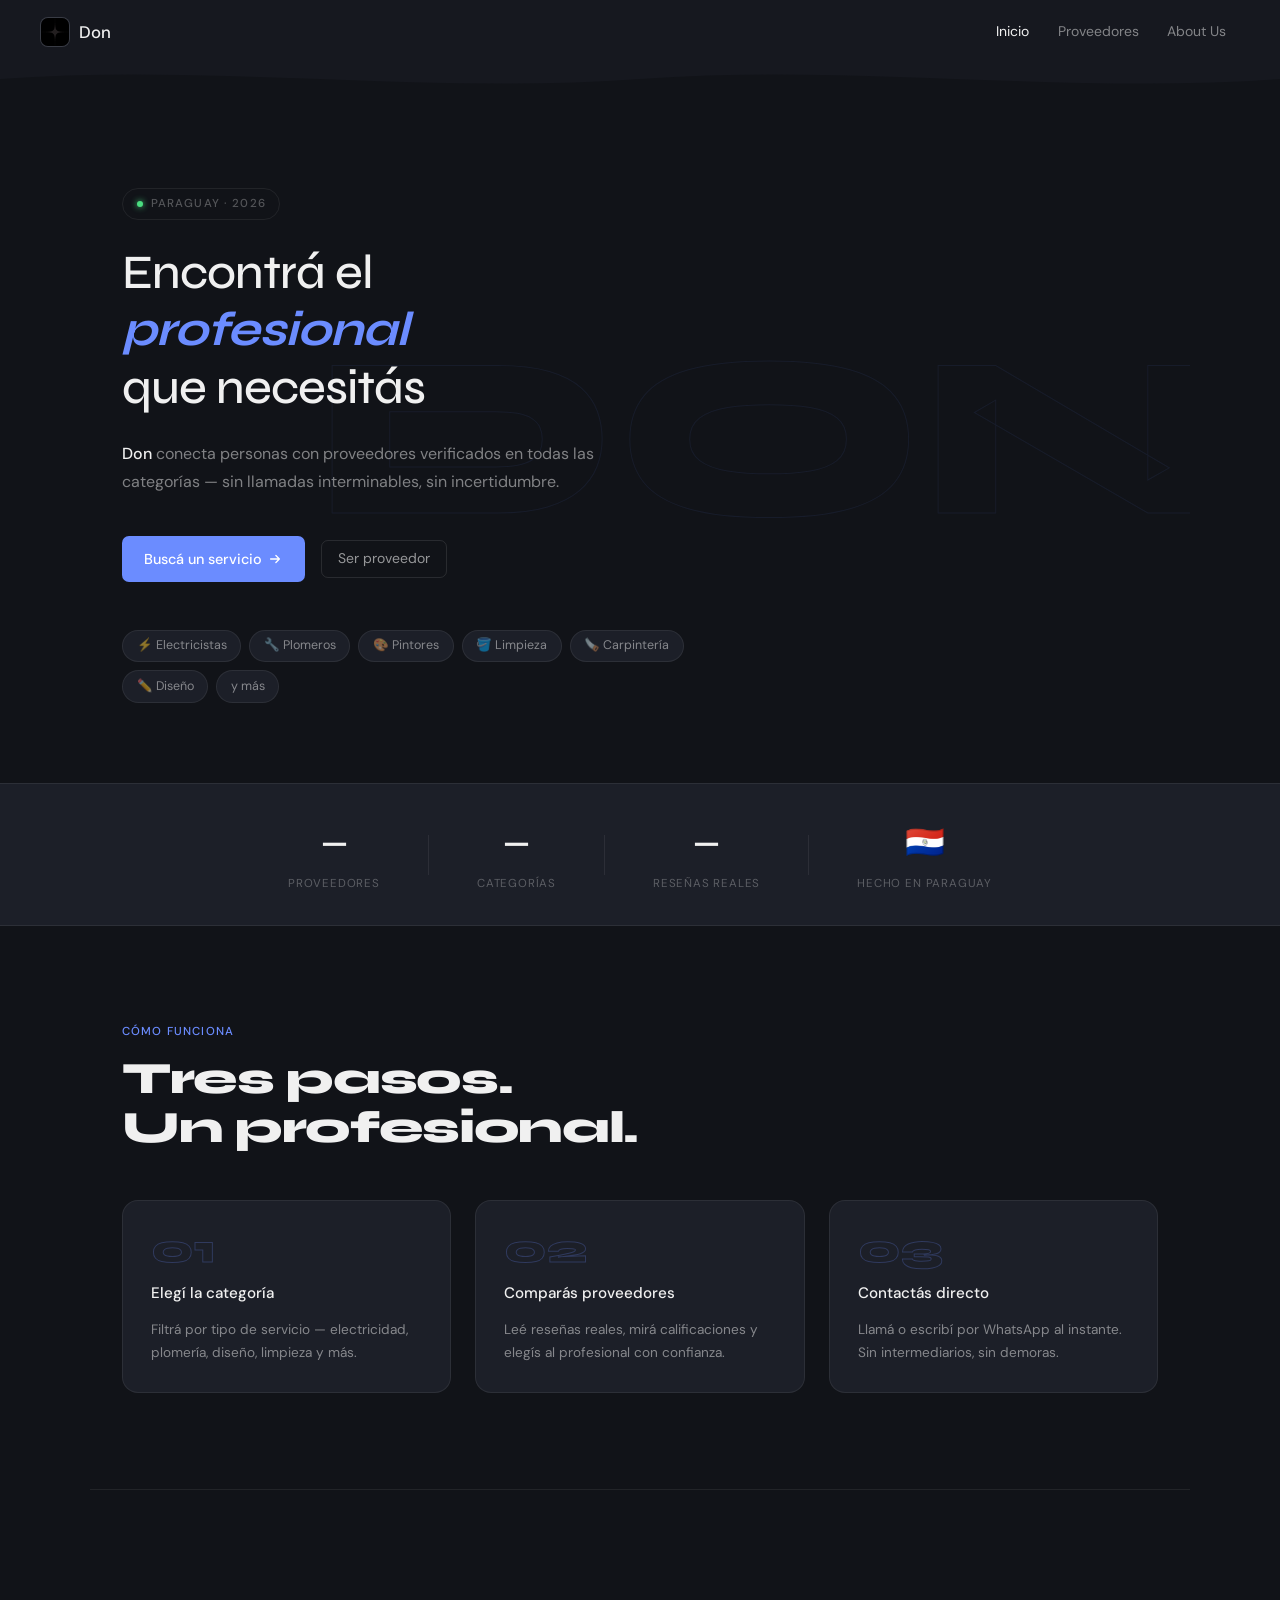
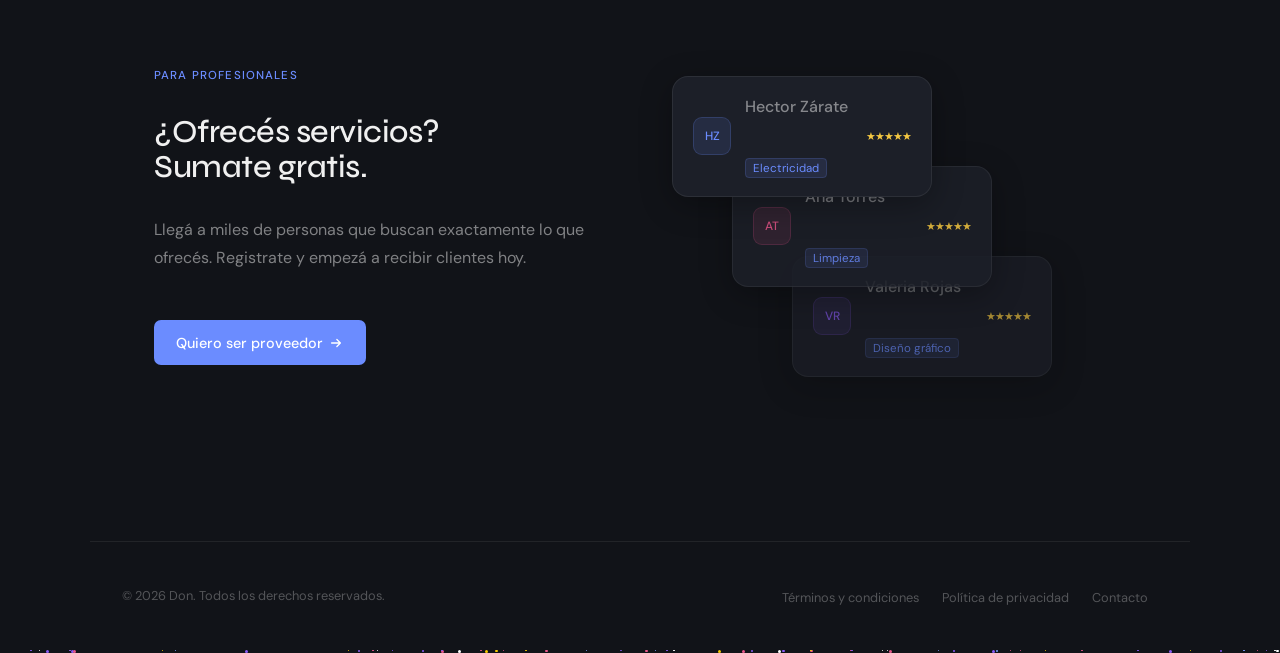
==== index.html @ 6afeb64b "add: adding main view" ====
<!DOCTYPE html>
<html lang="es">
  <head>
    <meta charset="UTF-8" />
    <meta name="viewport" content="width=device-width, initial-scale=1.0" />
    <link rel="preconnect" href="https://fonts.googleapis.com">
    <link href="https://fonts.googleapis.com/css2?family=DM+Sans:ital,wght@0,300;0,400;0,500;1,300&family=Syne:wght@700;800&display=swap" rel="stylesheet">
    <link rel="stylesheet" href="./css/index.css">
    <meta name="description" content="Don es el marketplace donde encontrás profesionales verificados para cualquier servicio que necesitás." />
    <meta name="theme-color" content="#111318" />
    <title>Don — Encontrá el profesional que necesitás</title>
    <link rel="icon" href="./images/favicon.jpg" />
  </head>
  <body>

    <header class="site-header" role="banner">
      <div class="header-inner">
        <a href="#inicio" class="logo" aria-label="Don — Inicio">
          <img src="./images/favicon.jpg" alt="Don logo" class="logo-mark">
          Don
        </a>
        <nav class="site-nav" aria-label="Navegación principal">
          <ul>
            <li><a href="#inicio" class="active">Inicio</a></li>
            <li><a href="./views/recomendaciones.html">Proveedores</a></li>
            <li><a href="./views/aboutUs.html">About Us</a></li>
          </ul>
        </nav>
      </div>
      <div class="header-wave" aria-hidden="true">
        <svg viewBox="0 0 1440 32" preserveAspectRatio="none" xmlns="http://www.w3.org/2000/svg">
          <path d="M0,32 L0,16 C240,0 480,32 720,16 C960,0 1200,32 1440,16 L1440,40 Z" fill="#111318"/>
        </svg>
      </div>
    </header>

    <main>

      <!-- HERO -->
      <section id="inicio" aria-labelledby="hero-heading">
        <div class="hero-inner">

          <div class="hero-eyebrow">
            <span class="hero-badge">
              <span class="badge-dot"></span>
              Paraguay · 2026
            </span>
          </div>

          <h1 id="hero-heading">
            Encontrá el<br>
            <em>profesional</em><br>
            que necesitás
          </h1>

          <p class="hero-sub">
            <strong>Don</strong> conecta personas con proveedores verificados
            en todas las categorías — sin llamadas interminables, sin incertidumbre.
          </p>

          <div class="cta-group">
            <a href="./views/recomendaciones.html" class="btn-primary">
              Buscá un servicio
              <svg viewBox="0 0 16 16" fill="none" width="14" height="14">
                <path d="M3 8h10M9 4l4 4-4 4" stroke="currentColor" stroke-width="1.5" stroke-linecap="round" stroke-linejoin="round"/>
              </svg>
            </a>
            <a href="./views/providers.html" class="btn-ghost">Ser proveedor</a>
          </div>

          <!-- Floating feature pills -->
          <div class="hero-pills" aria-hidden="true">
            <span class="pill">⚡ Electricistas</span>
            <span class="pill">🔧 Plomeros</span>
            <span class="pill">🎨 Pintores</span>
            <span class="pill">🪣 Limpieza</span>
            <span class="pill">🪚 Carpintería</span>
            <span class="pill">✏️ Diseño</span>
            <span class="pill">  y más</span>
          </div>

        </div>

        <!-- Big decorative number -->
        <div class="hero-deco" aria-hidden="true">DON</div>
      </section>

      <!-- STATS STRIP -->
      <div class="stats-strip">
        <div class="stat-item">
          <span class="stat-n" id="hp-proveedores">—</span>
          <span class="stat-l">Proveedores</span>
        </div>
        <div class="stat-divider"></div>
        <div class="stat-item">
          <span class="stat-n" id="hp-categorias">—</span>
          <span class="stat-l">Categorías</span>
        </div>
        <div class="stat-divider"></div>
        <div class="stat-item">
          <span class="stat-n" id="hp-resenas">—</span>
          <span class="stat-l">Reseñas reales</span>
        </div>
        <div class="stat-divider"></div>
        <div class="stat-item">
          <span class="stat-n">🇵🇾</span>
          <span class="stat-l">Hecho en Paraguay</span>
        </div>
      </div>

      <!-- HOW IT WORKS -->
      <section class="how-section">
        <div class="how-inner">
          <div class="section-label">Cómo funciona</div>
          <h2>Tres pasos.<br>Un profesional.</h2>

          <div class="steps-grid">
            <div class="step-card">
              <div class="step-num">01</div>
              <h3>Elegí la categoría</h3>
              <p>Filtrá por tipo de servicio — electricidad, plomería, diseño, limpieza y más.</p>
            </div>
            <div class="step-card">
              <div class="step-num">02</div>
              <h3>Comparás proveedores</h3>
              <p>Leé reseñas reales, mirá calificaciones y elegís al profesional con confianza.</p>
            </div>
            <div class="step-card">
              <div class="step-num">03</div>
              <h3>Contactás directo</h3>
              <p>Llamá o escribí por WhatsApp al instante. Sin intermediarios, sin demoras.</p>
            </div>
          </div>
        </div>
      </section>

      <!-- FOR PROVIDERS -->
      <section id="proveedores">
        <div class="provider-inner">
          <div class="provider-text">
            <div class="section-label">Para profesionales</div>
            <h2>¿Ofrecés servicios?<br>Sumate gratis.</h2>
            <p>Llegá a miles de personas que buscan exactamente lo que ofrecés. Registrate y empezá a recibir clientes hoy.</p>
            <a href="./views/providers.html" class="btn-primary">
              Quiero ser proveedor
              <svg viewBox="0 0 16 16" fill="none" width="14" height="14">
                <path d="M3 8h10M9 4l4 4-4 4" stroke="currentColor" stroke-width="1.5" stroke-linecap="round" stroke-linejoin="round"/>
              </svg>
            </a>
          </div>
          <div class="provider-visual" aria-hidden="true">
            <div class="pv-card">
              <div class="pv-avatar">HZ</div>
              <div>
                <p class="pv-name">Hector Zárate</p>
                <span class="pv-cat">Electricidad</span>
              </div>
              <div class="pv-stars">★★★★★</div>
            </div>
            <div class="pv-card pv-card--offset">
              <div class="pv-avatar pv-avatar--2">AT</div>
              <div>
                <p class="pv-name">Ana Torres</p>
                <span class="pv-cat">Limpieza</span>
              </div>
              <div class="pv-stars">★★★★★</div>
            </div>
            <div class="pv-card pv-card--offset2">
              <div class="pv-avatar pv-avatar--3">VR</div>
              <div>
                <p class="pv-name">Valeria Rojas</p>
                <span class="pv-cat">Diseño gráfico</span>
              </div>
              <div class="pv-stars">★★★★★</div>
            </div>
          </div>
        </div>
      </section>

    </main>

    <footer>
      <p>&copy; 2026 Don. Todos los derechos reservados.</p>
      <nav aria-label="Navegación del pie de página">
        <ul>
          <li><a href="./views/aboutUs.html#terminos">Términos y condiciones</a></li>
          <li><a href="./views/aboutUs.html#privacidad">Política de privacidad</a></li>
          <li><a href="./views/aboutUs.html#contacto">Contacto</a></li>
        </ul>
      </nav>
    </footer>

    <script>
      // Particles
      const colors = ['#f5c800','#7b9fff','#e8568a','#8b5cf6','#ffffff'];
      for (let i = 0; i < 60; i++) {
        const p = document.createElement('div');
        p.className = 'particle';
        const size = Math.random() * 2.5 + 1;
        p.style.cssText = `width:${size}px;height:${size}px;left:${Math.random()*100}%;background:${colors[Math.floor(Math.random()*colors.length)]};animation-duration:${Math.random()*8+5}s;animation-delay:${Math.random()*4}s;`;
        document.body.appendChild(p);
      }
    </script>
    <script src="./js/index.js"></script>
  </body>
</html>
---- css/index.css ----
/* === HERO ================================================== */
#inicio {
  position: relative;
  padding: 7rem 2rem 5rem;
  max-width: var(--max-w);
  margin: 0 auto;
  overflow: hidden;
}

.hero-inner {
  position: relative;
  z-index: 2;
  max-width: 620px;
}

.hero-eyebrow {
  margin-bottom: 1.5rem;
}

.hero-badge {
  display: inline-flex;
  align-items: center;
  gap: 0.5rem;
  font-size: 0.72rem;
  font-weight: 500;
  letter-spacing: 0.1em;
  text-transform: uppercase;
  color: var(--text-subtle);
  border: 1px solid var(--border-card);
  border-radius: 99px;
  padding: 0.3rem 0.85rem;
}

.badge-dot {
  width: 6px;
  height: 6px;
  border-radius: 50%;
  background: #4ade80;
  box-shadow: 0 0 6px #4ade80;
  animation: pulse-dot 2s ease-in-out infinite;
}

@keyframes pulse-dot {
  0%, 100% { opacity: 1; }
  50% { opacity: 0.4; }
}

#inicio h1 {
  font-family: 'Syne', sans-serif;
  font-size: clamp(3rem, 7vw, 5.5rem);
  font-weight: 800;
  line-height: 1.0;
  letter-spacing: -0.03em;
  color: var(--text-primary);
  margin-bottom: 1.75rem;
}

#inicio h1 em {
  font-style: italic;
  font-weight: 700;
  color: var(--accent);
  font-family: 'Syne', sans-serif;
}

.hero-sub {
  font-size: 1rem;
  color: var(--text-muted);
  max-width: 480px;
  line-height: 1.75;
  margin-bottom: 2.5rem;
}

.hero-sub strong {
  color: var(--text-primary);
  font-weight: 500;
}

.cta-group {
  display: flex;
  align-items: center;
  flex-wrap: wrap;
  gap: 0.75rem;
  margin-bottom: 3rem;
}

/* Pills */
.hero-pills {
  display: flex;
  flex-wrap: wrap;
  gap: 0.5rem;
}

.pill {
  font-size: 0.78rem;
  color: var(--text-muted);
  background: var(--bg-card);
  border: 1px solid var(--border-card);
  border-radius: 99px;
  padding: 0.3rem 0.85rem;
  transition: border-color 0.2s ease, color 0.2s ease;
}

.pill:hover {
  border-color: rgba(107, 140, 255, 0.35);
  color: var(--text-primary);
}

/* Big decorative letters */
.hero-deco {
  position: absolute;
  right: -2rem;
  top: 50%;
  transform: translateY(-50%);
  font-family: 'Syne', sans-serif;
  font-size: clamp(10rem, 18vw, 18rem);
  font-weight: 800;
  color: transparent;
  -webkit-text-stroke: 1px rgba(107, 140, 255, 0.08);
  line-height: 1;
  user-select: none;
  pointer-events: none;
  z-index: 1;
}

/* === STATS STRIP =========================================== */
.stats-strip {
  display: flex;
  align-items: center;
  justify-content: center;
  flex-wrap: wrap;
  gap: 0;
  border-top: 1px solid var(--border-card);
  border-bottom: 1px solid var(--border-card);
  padding: 2rem;
  background: var(--bg-card);
}

.stat-item {
  display: flex;
  flex-direction: column;
  align-items: center;
  gap: 0.2rem;
  padding: 0 3rem;
  text-align: center;
}

.stat-n {
  font-family: 'Syne', sans-serif;
  font-size: 2rem;
  font-weight: 700;
  color: var(--text-primary);
  letter-spacing: -0.02em;
}

.stat-l {
  font-size: 0.72rem;
  color: var(--text-subtle);
  text-transform: uppercase;
  letter-spacing: 0.07em;
}

.stat-divider {
  width: 1px;
  height: 40px;
  background: var(--border-card);
}

/* === HOW IT WORKS ========================================== */
.how-section {
  padding: 6rem 2rem;
  max-width: var(--max-w);
  margin: 0 auto;
}

.section-label {
  font-size: 0.72rem;
  font-weight: 500;
  letter-spacing: 0.1em;
  text-transform: uppercase;
  color: var(--accent);
  margin-bottom: 0.75rem;
}

.how-inner h2,
.provider-text h2 {
  font-family: 'Syne', sans-serif;
  font-size: clamp(1.8rem, 3.5vw, 2.8rem);
  font-weight: 800;
  letter-spacing: -0.03em;
  color: var(--text-primary);
  line-height: 1.1;
  margin-bottom: 3rem;
}

.steps-grid {
  display: grid;
  grid-template-columns: repeat(3, 1fr);
  gap: 1.5rem;
}

.step-card {
  background: var(--bg-card);
  border: 1px solid var(--border-card);
  border-radius: var(--radius-lg);
  padding: 1.75rem;
  display: flex;
  flex-direction: column;
  gap: 0.75rem;
  transition: border-color 0.2s ease, transform 0.15s ease;
  position: relative;
  overflow: hidden;
}

.step-card::before {
  content: '';
  position: absolute;
  top: 0; left: 0; right: 0;
  height: 2px;
  background: linear-gradient(90deg, var(--accent) 0%, transparent 100%);
  opacity: 0;
  transition: opacity 0.2s ease;
}

.step-card:hover {
  border-color: rgba(107, 140, 255, 0.25);
  transform: translateY(-3px);
}

.step-card:hover::before {
  opacity: 1;
}

.step-num {
  font-family: 'Syne', sans-serif;
  font-size: 2.5rem;
  font-weight: 800;
  color: transparent;
  -webkit-text-stroke: 1px rgba(107, 140, 255, 0.25);
  line-height: 1;
}

.step-card h3 {
  font-size: 0.95rem;
  font-weight: 500;
  color: var(--text-primary);
}

.step-card p {
  font-size: 0.85rem;
  color: var(--text-muted);
  line-height: 1.65;
}

/* === FOR PROVIDERS ========================================= */
#proveedores {
  border-top: 1px solid var(--border-card);
  padding: 0;
}

.provider-inner {
  max-width: var(--max-w);
  margin: 0 auto;
  padding: 6rem 2rem;
  display: grid;
  grid-template-columns: 1fr 1fr;
  gap: 4rem;
  align-items: center;
}

.provider-text {
  display: flex;
  flex-direction: column;
  gap: 1rem;
  align-items: flex-start;
}

.provider-text p {
  font-size: 0.95rem;
  color: var(--text-muted);
  line-height: 1.75;
  max-width: 400px;
  margin-bottom: 0.5rem;
}

/* Provider visual cards */
.provider-visual {
  position: relative;
  height: 280px;
}

.pv-card {
  position: absolute;
  background: var(--bg-card);
  border: 1px solid var(--border-card);
  border-radius: var(--radius-lg);
  padding: 1rem 1.25rem;
  display: flex;
  align-items: center;
  gap: 0.85rem;
  width: 260px;
  box-shadow: 0 8px 32px rgba(0,0,0,0.3);
  transition: transform 0.3s ease;
}

.pv-card:hover { transform: translateY(-4px) !important; }

.pv-card:nth-child(1) { top: 0; left: 0; z-index: 3; }
.pv-card--offset      { top: 90px; left: 60px; z-index: 2; opacity: 0.85; }
.pv-card--offset2     { top: 180px; left: 120px; z-index: 1; opacity: 0.65; }

.pv-avatar {
  width: 38px; height: 38px;
  border-radius: 9px;
  background: var(--accent-dim);
  border: 1px solid rgba(107,140,255,0.2);
  display: flex; align-items: center; justify-content: center;
  font-size: 0.75rem; font-weight: 500; color: var(--accent);
  flex-shrink: 0;
}

.pv-avatar--2 { background: rgba(232,86,138,0.12); border-color: rgba(232,86,138,0.2); color: #e8568a; }
.pv-avatar--3 { background: rgba(139,92,246,0.12); border-color: rgba(139,92,246,0.2); color: #8b5cf6; }

.pv-name {
  font-size: 0.85rem;
  font-weight: 500;
  color: var(--text-primary);
}

.pv-cat {
  font-size: 0.72rem;
  color: var(--accent);
  background: var(--accent-dim);
  border: 1px solid rgba(107,140,255,0.18);
  border-radius: 4px;
  padding: 0.1rem 0.45rem;
}

.pv-stars {
  margin-left: auto;
  font-size: 0.7rem;
  color: #f5c842;
  letter-spacing: -1px;
}

/* === BUTTONS =============================================== */
.btn-primary {
  font-family: 'DM Sans', sans-serif;
  font-size: 0.875rem;
  font-weight: 500;
  color: #fff;
  background: var(--accent);
  border: none;
  border-radius: 7px;
  padding: 0.65rem 1.4rem;
  cursor: pointer;
  text-decoration: none;
  display: inline-flex;
  align-items: center;
  gap: 6px;
  transition: background 0.15s ease, transform 0.1s ease;
}

.btn-primary:hover { background: var(--accent-hover); color: #fff; }
.btn-primary:active { transform: scale(0.98); }

.btn-ghost {
  font-family: 'DM Sans', sans-serif;
  font-size: 0.875rem;
  font-weight: 400;
  color: var(--text-muted);
  background: transparent;
  border: 1px solid var(--btn-border);
  border-radius: 7px;
  padding: 0.65rem 1.4rem;
  cursor: pointer;
  text-decoration: none;
  display: inline-flex;
  align-items: center;
  gap: 6px;
  transition: color 0.15s, border-color 0.15s, background 0.15s;
}

.btn-ghost:hover {
  color: var(--text-primary);
  border-color: var(--btn-border-h);
  background: var(--btn-ghost-bg-h);
}

/* === RESPONSIVE ============================================ */
@media (max-width: 768px) {
  .site-nav { display: none; }
  .header-inner { padding: 0 1.25rem; }
  #inicio { padding: 5rem 1.25rem 3rem; }
  .hero-deco { display: none; }
  .steps-grid { grid-template-columns: 1fr; }
  .provider-inner { grid-template-columns: 1fr; padding: 4rem 1.25rem; }
  .provider-visual { display: none; }
  .stats-strip { gap: 1.5rem; }
  .stat-item { padding: 0 1rem; }
  .stat-divider { display: none; }
  footer { flex-direction: column; align-items: flex-start; padding: 2rem 1.25rem; }
}
/* ============================================================
   ServiMarket — index.css
   Estética: moderno corporativo, oscuro elegante
   Google Font: DM Sans 300;400;500
   ============================================================ */

/* === VARIABLES ============================================= */
:root {
  --bg-page:          #111318;
  --bg-header:        #16181f;
  --bg-surface:       #16181f;
  --bg-card:          #1c1f28;
  --border-header:    rgba(255, 255, 255, 0.07);
  --border-card:      rgba(255, 255, 255, 0.07);
  --text-primary:     #f0f0f0;
  --text-muted:       rgba(240, 240, 240, 0.5);
  --text-subtle:      rgba(240, 240, 240, 0.3);
  --accent:           #6b8cff;
  --accent-hover:     #7d9bff;
  --accent-dim:       rgba(107, 140, 255, 0.12);
  --btn-border:       rgba(255, 255, 255, 0.1);
  --btn-border-h:     rgba(255, 255, 255, 0.2);
  --btn-ghost-bg-h:   rgba(255, 255, 255, 0.04);
  --nav-hover-bg:     rgba(255, 255, 255, 0.05);
  --radius-sm:        6px;
  --radius-md:        10px;
  --radius-lg:        16px;
  --max-w:            1100px;
  --header-h:         64px;
}
.particle {
  position: absolute;
  border-radius: 50%;
  animation-name: float;
  animation-timing-function: linear;
  animation-iteration-count: infinite;
}

@keyframes float {
  0% { transform: translateY(0); opacity: 1; }
  100% { transform: translateY(-100vh); opacity: 0; }
}
/* === RESET ================================================= */
*,
*::before,
*::after {
  box-sizing: border-box;
  margin: 0;
  padding: 0;
}

/* === BASE ================================================== */
html {
  font-size: 16px;
  scroll-behavior: smooth;
  -webkit-text-size-adjust: 100%;
}

body {
  font-family: 'DM Sans', sans-serif;
  font-weight: 400;
  background: var(--bg-page);
  color: var(--text-primary);
  line-height: 1.7;
  min-height: 100vh;
}

img,
svg {
  display: block;
  max-width: 100%;
}

a {
  color: var(--accent);
  text-decoration: none;
  transition: color 0.15s ease;
}

a:hover {
  color: var(--accent-hover);
}

ul {
  list-style: none;
}

/* === HEADER ================================================ */
.site-header {
  position: fixed;
  top: 0; left: 0; right: 0;
  z-index: 100;
  background: var(--bg-header);
  animation: hdr-in 0.5s cubic-bezier(0.22, 1, 0.36, 1) both;
}

.header-inner {
  height: var(--header-h);
  padding: 0 2.5rem;
  display: flex;
  align-items: center;
  justify-content: space-between;
  gap: 2rem;
}

/* Ola inferior del header */
.header-wave {
  display: block;
  width: 100%;
  height: 32px;
  line-height: 0;
  overflow: hidden;
  margin-top: -1px;
}

.header-wave svg {
  display: block;
  width: 100%;
  height: 32px;
}

/* === LOGO ================================================== */
.logo {
  font-size: 1.05rem;
  font-weight: 500;
  letter-spacing: 0.01em;
  color: var(--text-primary);
  text-decoration: none;
  display: flex;
  align-items: center;
  gap: 9px;
  flex-shrink: 0;
  animation: item-in 0.5s 0.1s cubic-bezier(0.22, 1, 0.36, 1) both;
}

.logo-mark {
  width: 30px;
  height: 30px;
  background: #232630;
  border: 1px solid var(--btn-border);
  border-radius: 8px;
  display: flex;
  align-items: center;
  justify-content: center;
  flex-shrink: 0;
}

.logo-mark svg {
  width: 16px;
  height: 16px;
}


/* === NAV =================================================== */
.site-nav ul {
  display: flex;
  align-items: center;
  gap: 0.1rem;
}

.site-nav li                { animation: item-in 0.5s cubic-bezier(0.22, 1, 0.36, 1) both; }
.site-nav li:nth-child(1)   { animation-delay: 0.15s; }
.site-nav li:nth-child(2)   { animation-delay: 0.20s; }
.site-nav li:nth-child(3)   { animation-delay: 0.25s; }
.site-nav li:nth-child(4)   { animation-delay: 0.30s; }

.site-nav a {
  font-size: 0.875rem;
  font-weight: 400;
  color: var(--text-muted);
  text-decoration: none;
  padding: 0.45rem 0.85rem;
  border-radius: var(--radius-sm);
  display: block;
  transition: color 0.15s ease, background 0.15s ease;
}

.site-nav a:hover {
  color: var(--text-primary);
  background: var(--nav-hover-bg);
}

.site-nav a.active {
  color: var(--text-primary);
}

/* === BOTONES DEL HEADER ==================================== */
.header-actions {
  display: flex;
  align-items: center;
  gap: 0.75rem;
  flex-shrink: 0;
  animation: item-in 0.5s 0.35s cubic-bezier(0.22, 1, 0.36, 1) both;
}

.btn-ghost {
  font-family: 'DM Sans', sans-serif;
  font-size: 0.875rem;
  font-weight: 400;
  color: rgba(240, 240, 240, 0.6);
  background: transparent;
  border: 1px solid var(--btn-border);
  border-radius: 7px;
  padding: 0.4rem 1rem;
  cursor: pointer;
  text-decoration: none;
  display: inline-flex;
  align-items: center;
  transition: color 0.15s ease, border-color 0.15s ease, background 0.15s ease;
}

.btn-ghost:hover {
  color: var(--text-primary);
  border-color: var(--btn-border-h);
  background: var(--btn-ghost-bg-h);
}

/* === MAIN ================================================== */
main {
  padding-top: calc(var(--header-h) + 28px);
}

/* Contenedor centrado reutilizable */
.container {
  max-width: var(--max-w);
  margin: 0 auto;
  padding: 0 2rem;
}

/* === SECCIÓN HERO ========================================== */
#inicio {
  padding: 6rem 2rem 5rem;
  max-width: var(--max-w);
  margin: 0 auto;
}

#inicio h1 {
  font-size: clamp(2rem, 4vw, 3rem);
  font-weight: 500;
  line-height: 1.2;
  letter-spacing: -0.02em;
  color: var(--text-primary);
  max-width: 680px;
  margin-bottom: 1.5rem;
}

/* Resalta "ServiMarket" en el párrafo */
#inicio p strong {
  color: var(--text-primary);
  font-weight: 500;
}

#inicio > p {
  font-size: 1.05rem;
  color: var(--text-muted);
  max-width: 560px;
  margin-bottom: 1rem;
  line-height: 1.75;
}

/* Lista de beneficios */
#inicio ul[aria-label="Beneficios principales"] {
  display: flex;
  flex-direction: column;
  gap: 0.6rem;
  margin: 2rem 0 2.5rem;
}

#inicio ul[aria-label="Beneficios principales"] li {
  display: flex;
  align-items: center;
  gap: 0.65rem;
  font-size: 0.95rem;
  color: var(--text-muted);
}

/* Checkmark decorativo antes de cada ítem */
#inicio ul[aria-label="Beneficios principales"] li::before {
  content: '';
  flex-shrink: 0;
  width: 18px;
  height: 18px;
  border-radius: 50%;
  background: var(--accent-dim);
  border: 1px solid rgba(107, 140, 255, 0.25);
  background-image: url("data:image/svg+xml,%3Csvg viewBox='0 0 10 10' fill='none' xmlns='http://www.w3.org/2000/svg'%3E%3Cpath d='M2 5l2 2 4-4' stroke='%236b8cff' stroke-width='1.5' stroke-linecap='round' stroke-linejoin='round'/%3E%3C/svg%3E");
  background-repeat: no-repeat;
  background-position: center;
  background-size: 10px;
}

/* CTAs del hero */
.cta-group {
  display: flex;
  align-items: center;
  flex-wrap: wrap;
  gap: 1rem;
  margin-top: 2.5rem;
}

/* Botón primario general (hero + secciones) */
.btn-primary,
a[role="button"] {
  font-family: 'DM Sans', sans-serif;
  font-size: 0.9rem;
  font-weight: 500;
  color: #ffffff;
  background: var(--accent);
  border: none;
  border-radius: 7px;
  padding: 0.65rem 1.4rem;
  cursor: pointer;
  text-decoration: none;
  display: inline-flex;
  align-items: center;
  gap: 6px;
  transition: background 0.15s ease, transform 0.1s ease;
}

.btn-primary:hover,
a[role="button"]:hover {
  background: var(--accent-hover);
  color: #ffffff;
}

.btn-primary:active,
a[role="button"]:active {
  transform: scale(0.98);
}

/* CTA secundario en línea */
#inicio > p:last-child {
  font-size: 0.875rem;
  color: var(--text-subtle);
  margin-top: 1.25rem;
}

#inicio > p:last-child a {
  color: var(--text-muted);
  text-decoration: underline;
  text-underline-offset: 3px;
}

#inicio > p:last-child a:hover {
  color: var(--text-primary);
}

/* === DIVISOR ENTRE SECCIONES =============================== */
section + section {
  border-top: 1px solid var(--border-card);
}

/* === SECCIÓN PROVEEDORES =================================== */
#proveedores {
  padding: 5rem 2rem;
  max-width: var(--max-w);
  margin: 0 auto;
}

#proveedores h2 {
  font-size: clamp(1.4rem, 2.5vw, 2rem);
  font-weight: 500;
  letter-spacing: -0.015em;
  color: var(--text-primary);
  margin-bottom: 1rem;
}

#proveedores p {
  font-size: 1rem;
  color: var(--text-muted);
  max-width: 520px;
  line-height: 1.75;
  margin-bottom: 2rem;
}

/* === FOOTER ================================================ */
footer {
  border-top: 1px solid var(--border-card);
  padding: 2.5rem 2rem;
  max-width: var(--max-w);
  margin: 0 auto;
  display: flex;
  align-items: center;
  justify-content: space-between;
  flex-wrap: wrap;
  gap: 1rem;
}

footer p {
  font-size: 0.8rem;
  color: var(--text-subtle);
}

footer nav ul {
  display: flex;
  flex-wrap: wrap;
  gap: 0.25rem;
}

footer nav a {
  font-size: 0.8rem;
  color: var(--text-subtle);
  padding: 0.3rem 0.6rem;
  border-radius: var(--radius-sm);
  transition: color 0.15s ease;
}

footer nav a:hover {
  color: var(--text-muted);
}

/* === KEYFRAMES ============================================= */
@keyframes hdr-in {
  from { opacity: 0; transform: translateY(-6px); }
  to   { opacity: 1; transform: translateY(0); }
}

@keyframes item-in {
  from { opacity: 0; transform: translateY(-4px); }
  to   { opacity: 1; transform: translateY(0); }
}

/* === RESPONSIVE ============================================ */
@media (max-width: 768px) {
  .site-nav         { display: none; }
  .btn-ghost        { display: none; }
  .header-inner     { padding: 0 1.25rem; }

  #inicio           { padding: 4rem 1.25rem 3rem; }
  #proveedores      { padding: 3.5rem 1.25rem; }

  footer {
    flex-direction: column;
    align-items: flex-start;
    padding: 2rem 1.25rem;
  }
}

@media (max-width: 480px) {
  #inicio h1        { font-size: 1.75rem; }
  .cta-group        { flex-direction: column; align-items: flex-start; }
}
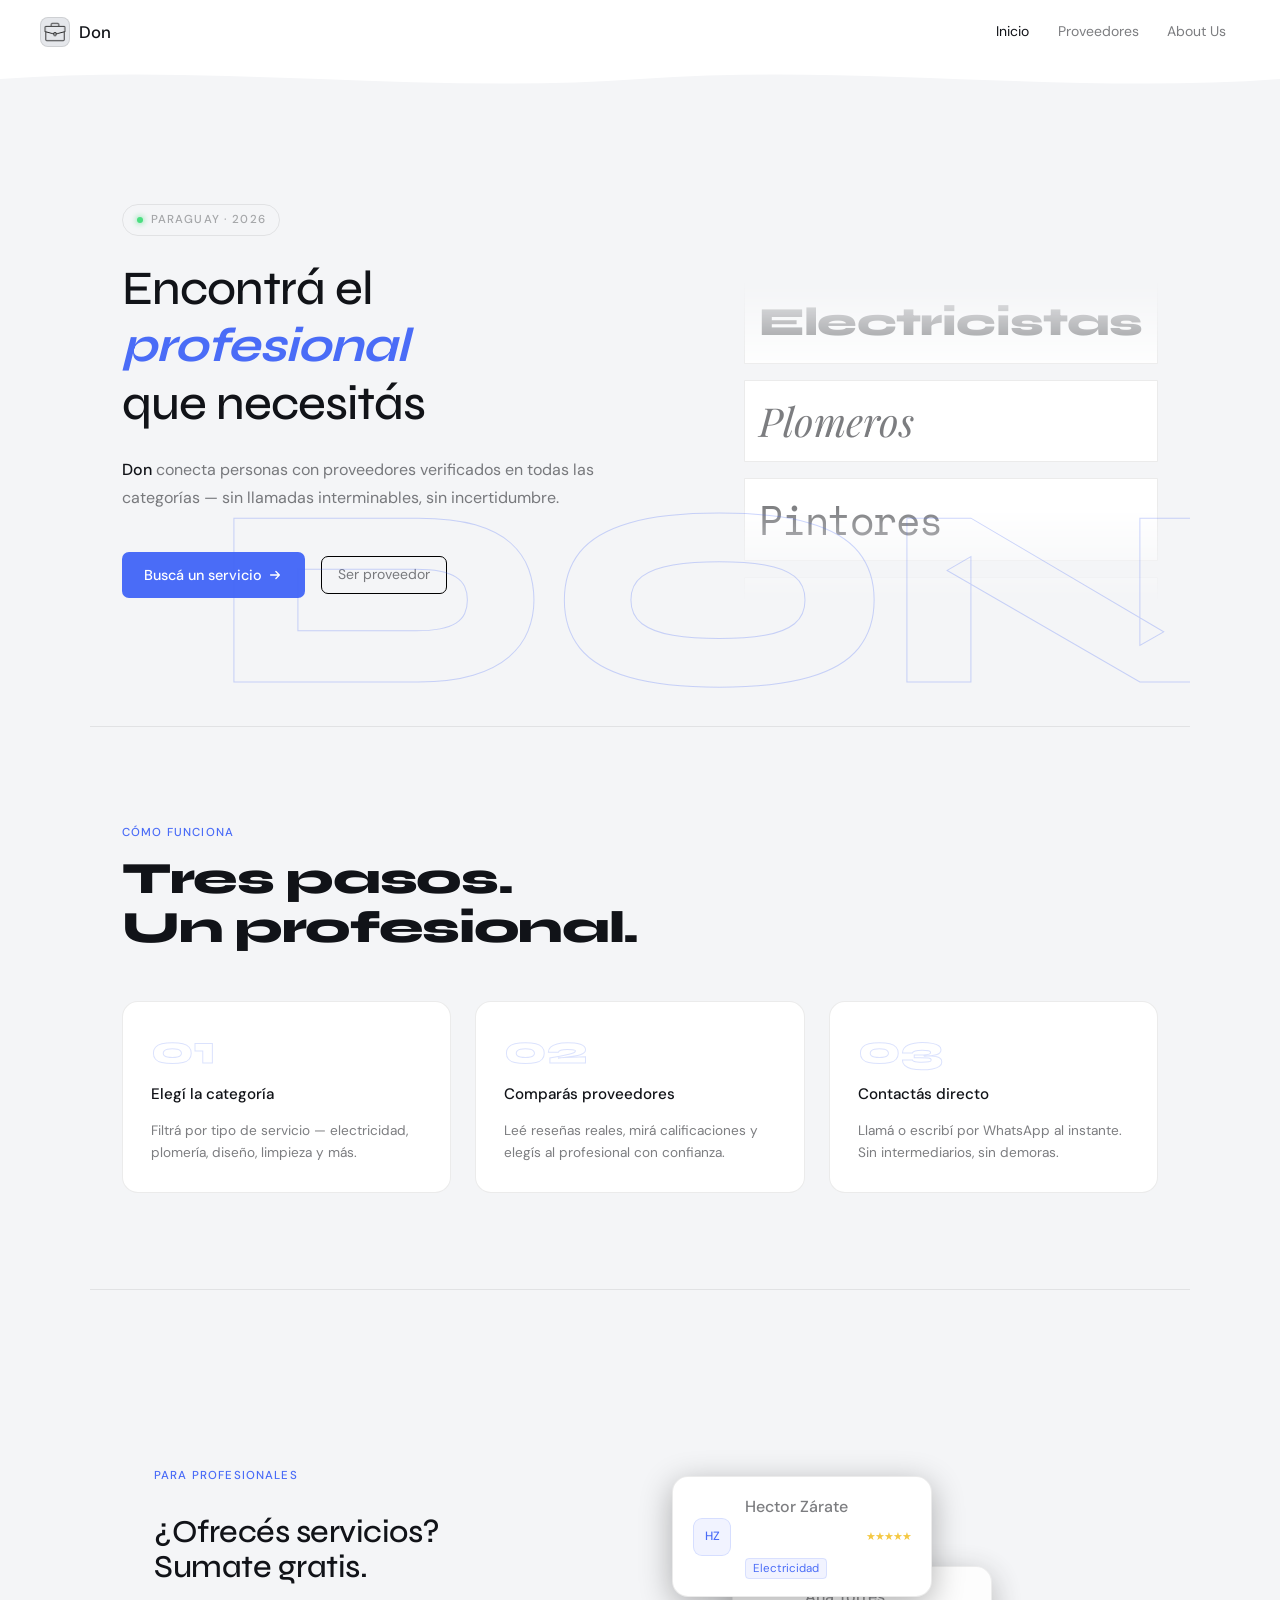
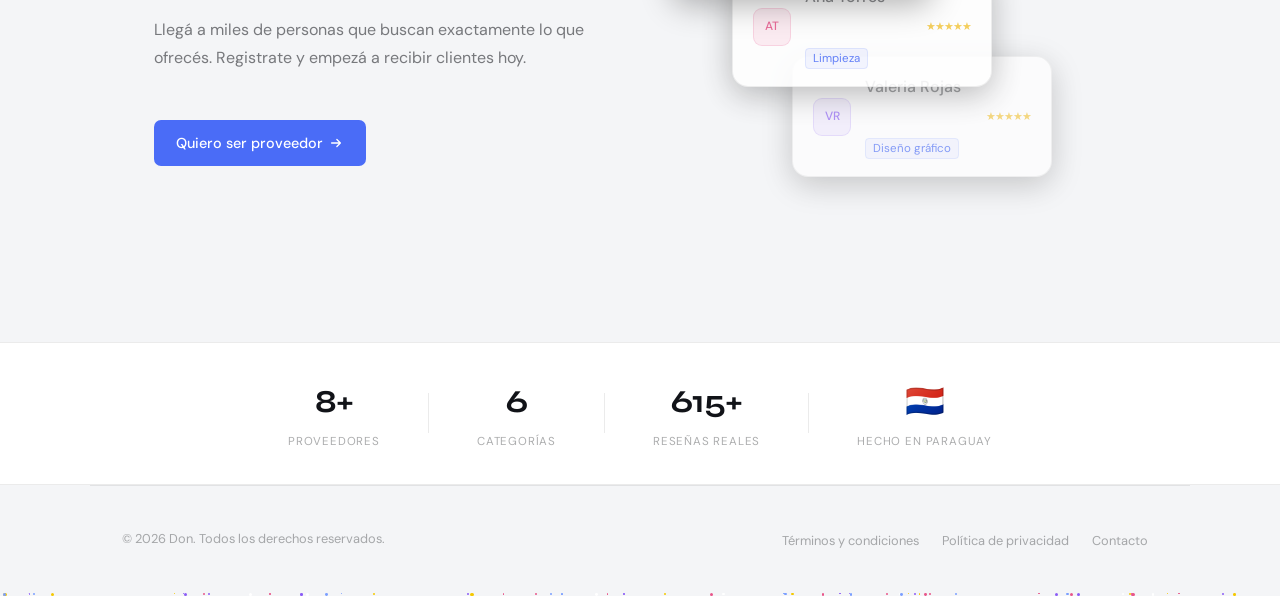
==== commit bd7b551a: "add: adding new pills and burger" ====
--- a/index.html
+++ b/index.html
@@ -4,6 +4,7 @@
     <meta charset="UTF-8" />
     <meta name="viewport" content="width=device-width, initial-scale=1.0" />
     <link rel="preconnect" href="https://fonts.googleapis.com">
+    <link href="https://fonts.googleapis.com/css2?family=DM+Sans:wght@400;500&family=Syne:wght@700;800&family=Playfair+Display:ital@1&family=Space+Mono&family=Bebas+Neue&family=Cormorant+Garamond:ital,wght@1,600&family=Cabinet+Grotesk:wght@800&display=swap" rel="stylesheet">
     <link href="https://fonts.googleapis.com/css2?family=DM+Sans:ital,wght@0,300;0,400;0,500;1,300&family=Syne:wght@700;800&display=swap" rel="stylesheet">
     <link rel="stylesheet" href="./css/index.css">
     <meta name="description" content="Don es el marketplace donde encontrás profesionales verificados para cualquier servicio que necesitás." />
@@ -26,6 +27,11 @@
             <li><a href="./views/aboutUs.html">About Us</a></li>
           </ul>
         </nav>
+          <button class="burger" aria-label="Abrir menú" aria-expanded="false">
+          <span></span>
+          <span></span>
+          <span></span>
+        </button>
       </div>
       <div class="header-wave" aria-hidden="true">
         <svg viewBox="0 0 1440 32" preserveAspectRatio="none" xmlns="http://www.w3.org/2000/svg">
@@ -67,46 +73,31 @@
             </a>
             <a href="./views/providers.html" class="btn-ghost">Ser proveedor</a>
           </div>
-
-          <!-- Floating feature pills -->
+        </div>
+        <!-- Floating feature pills -->
           <div class="hero-pills" aria-hidden="true">
-            <span class="pill">⚡ Electricistas</span>
-            <span class="pill">🔧 Plomeros</span>
-            <span class="pill">🎨 Pintores</span>
-            <span class="pill">🪣 Limpieza</span>
-            <span class="pill">🪚 Carpintería</span>
-            <span class="pill">✏️ Diseño</span>
-            <span class="pill">  y más</span>
-          </div>
-
-        </div>
+            <div class="pills-wheel">
+              <span class="pill pill--syne">Electricistas</span>
+              <span class="pill pill--playfair">Plomeros</span>
+              <span class="pill pill--mono">Pintores</span>
+              <span class="pill pill--bebas">Limpieza</span>
+              <span class="pill pill--cormorant">Carpintería</span>
+              <span class="pill pill--dm">Diseño gráfico</span>
+              <!-- duplicate -->
+              <span class="pill pill--syne">Electricistas</span>
+              <span class="pill pill--playfair">Plomeros</span>
+              <span class="pill pill--mono">Pintores</span>
+              <span class="pill pill--bebas">Limpieza</span>
+              <span class="pill pill--cormorant">Carpintería</span>
+              <span class="pill pill--dm">Diseño gráfico</span>
+            </div>
+          </div>
 
         <!-- Big decorative number -->
         <div class="hero-deco" aria-hidden="true">DON</div>
       </section>
 
-      <!-- STATS STRIP -->
-      <div class="stats-strip">
-        <div class="stat-item">
-          <span class="stat-n" id="hp-proveedores">—</span>
-          <span class="stat-l">Proveedores</span>
-        </div>
-        <div class="stat-divider"></div>
-        <div class="stat-item">
-          <span class="stat-n" id="hp-categorias">—</span>
-          <span class="stat-l">Categorías</span>
-        </div>
-        <div class="stat-divider"></div>
-        <div class="stat-item">
-          <span class="stat-n" id="hp-resenas">—</span>
-          <span class="stat-l">Reseñas reales</span>
-        </div>
-        <div class="stat-divider"></div>
-        <div class="stat-item">
-          <span class="stat-n">🇵🇾</span>
-          <span class="stat-l">Hecho en Paraguay</span>
-        </div>
-      </div>
+
 
       <!-- HOW IT WORKS -->
       <section class="how-section">
@@ -176,7 +167,28 @@
           </div>
         </div>
       </section>
-
+      <!-- STATS STRIP -->
+      <div class="stats-strip">
+        <div class="stat-item">
+          <span class="stat-n" id="hp-proveedores">—</span>
+          <span class="stat-l">Proveedores</span>
+        </div>
+        <div class="stat-divider"></div>
+        <div class="stat-item">
+          <span class="stat-n" id="hp-categorias">—</span>
+          <span class="stat-l">Categorías</span>
+        </div>
+        <div class="stat-divider"></div>
+        <div class="stat-item">
+          <span class="stat-n" id="hp-resenas">—</span>
+          <span class="stat-l">Reseñas reales</span>
+        </div>
+        <div class="stat-divider"></div>
+        <div class="stat-item">
+          <span class="stat-n">🇵🇾</span>
+          <span class="stat-l">Hecho en Paraguay</span>
+        </div>
+      </div>
     </main>
 
     <footer>
--- a/css/index.css
+++ b/css/index.css
@@ -8,9 +8,7 @@
 }
 
 .hero-inner {
-  position: relative;
-  z-index: 2;
-  max-width: 620px;
+  max-width: 600px;
 }
 
 .hero-eyebrow {
@@ -84,36 +82,62 @@
 }
 
 /* Pills */
+/* Ticker */
+/* Ticker vertical */
 .hero-pills {
-  display: flex;
-  flex-wrap: wrap;
-  gap: 0.5rem;
+  overflow: hidden;
+  height: 320px;
+  mask-image: linear-gradient(180deg, transparent, black 30%, black 70%, transparent);
+  -webkit-mask-image: linear-gradient(180deg, transparent, black 30%, black 70%, transparent);
+  margin-top: 2rem;
+}
+
+.pills-wheel {
+  display: flex;
+  flex-direction: column;
+  gap: 1rem;
+  width: max-content;
+  animation: ticker-vertical 12s linear infinite;
+}
+
+.pills-wheel:hover {
+  animation-play-state: running;
 }
 
 .pill {
-  font-size: 0.78rem;
-  color: var(--text-muted);
+  font-size: 2.5rem;
+  padding: 0.4rem 0.9rem;
+  border-radius: 1px;
   background: var(--bg-card);
   border: 1px solid var(--border-card);
-  border-radius: 99px;
-  padding: 0.3rem 0.85rem;
+  color: var(--text-muted);
+  white-space: nowrap;
+  flex-shrink: 0;
   transition: border-color 0.2s ease, color 0.2s ease;
 }
 
-.pill:hover {
-  border-color: rgba(107, 140, 255, 0.35);
-  color: var(--text-primary);
-}
+
+@keyframes ticker-vertical {
+  from { transform: translateY(0); }
+  to   { transform: translateY(-50%); }
+}
+
+.pill--syne      { font-family: 'Syne', sans-serif; font-weight: 800; letter-spacing: -0.02em; }
+.pill--playfair  { font-family: 'Playfair Display', serif; font-style: italic; }
+.pill--mono      { font-family: 'Space Mono', monospace;  letter-spacing: -0.03em; }
+.pill--bebas     { font-family: 'Bebas Neue', sans-serif;  letter-spacing: 0.05em; }
+.pill--cormorant { font-family: 'Cormorant Garamond', serif; font-style: italic; font-weight: 600;  }
+.pill--dm        { font-family: 'DM Sans', sans-serif; font-weight: 300;  letter-spacing: 0.04em; }
 
 /* Big decorative letters */
 .hero-deco {
   position: absolute;
   right: -2rem;
-  top: 50%;
+  top: 80%;
   transform: translateY(-50%);
   font-family: 'Syne', sans-serif;
-  font-size: clamp(10rem, 18vw, 18rem);
-  font-weight: 800;
+  font-size: clamp(10rem, 20vw, 50rem);
+  font-weight: 900;
   color: transparent;
   -webkit-text-stroke: 1px rgba(107, 140, 255, 0.08);
   line-height: 1;
@@ -431,6 +455,51 @@
   --max-w:            1100px;
   --header-h:         64px;
 }
+@media (prefers-color-scheme: light) {
+  :root {
+    --bg-page:        #f4f5f7;
+    --bg-header:      #ffffff;
+    --bg-surface:     #ffffff;
+    --bg-card:        #ffffff;
+    --border-header:  rgba(0, 0, 0, 0.07);
+    --border-card:    rgba(0, 0, 0, 0.08);
+    --text-primary:   #111318;
+    --text-muted:     rgba(17, 19, 24, 0.55);
+    --text-subtle:    rgba(17, 19, 24, 0.35);
+    --accent:         #4a6cf7;
+    --accent-hover:   #3a5ce5;
+    --accent-dim:     rgba(74, 108, 247, 0.08);
+    --btn-border:     rgba(0, 0, 0, 0.1);
+    --btn-border-h:   rgba(0, 0, 0, 0.2);
+    --btn-ghost-bg-h: rgba(0, 0, 0, 0.04);
+    --nav-hover-bg:   rgba(0, 0, 0, 0.04);
+  }
+}
+@media (prefers-color-scheme: light) {
+  .header-wave path { fill: #f4f5f7; }
+}
+@media (prefers-color-scheme: light) {
+  .hero-deco {
+    -webkit-text-stroke: 1px rgba(74, 109, 247, 0.27);
+    
+  }
+  .step-num {
+    -webkit-text-stroke: 1px rgba(74, 108, 247, 0.2);
+  }
+  a.btn-ghost {
+    color: #1113188b;
+    border-color: rgb(0, 0, 0);
+  }
+
+  .btn-ghost:hover {
+    color: #111318;
+    border-color: rgba(0, 0, 0, 0.35);
+    background: rgba(0, 0, 0, 0.05);
+  }
+  .logo-mark{
+    background: #f7f7f9;
+  }
+}
 .particle {
   position: absolute;
   border-radius: 50%;
@@ -539,7 +608,7 @@
 .logo-mark {
   width: 30px;
   height: 30px;
-  background: #232630;
+  background: #e5e7eb;
   border: 1px solid var(--btn-border);
   border-radius: 8px;
   display: flex;
@@ -632,9 +701,10 @@
 
 /* === SECCIÓN HERO ========================================== */
 #inicio {
-  padding: 6rem 2rem 5rem;
-  max-width: var(--max-w);
-  margin: 0 auto;
+  display: grid;
+  grid-template-columns: 1fr auto;
+  align-items: center;
+  gap: 3rem;
 }
 
 #inicio h1 {
@@ -837,9 +907,84 @@
     align-items: flex-start;
     padding: 2rem 1.25rem;
   }
+  #inicio {
+    grid-template-columns: 1fr;
+  }
+
+  .hero-pills {
+   display: none;
+  }
 }
 
 @media (max-width: 480px) {
   #inicio h1        { font-size: 1.75rem; }
   .cta-group        { flex-direction: column; align-items: flex-start; }
+}
+/* === BURGER ================================================ */
+.burger {
+  display: none;
+  flex-direction: column;
+  justify-content: center;
+  gap: 5px;
+  width: 36px;
+  height: 36px;
+  background: transparent;
+  border: 1px solid var(--btn-border);
+  border-radius: var(--radius-sm);
+  cursor: pointer;
+  padding: 8px;
+  z-index: 200;
+}
+
+.burger span {
+  display: block;
+  width: 100%;
+  height: 1.5px;
+  background: var(--text-primary);
+  border-radius: 2px;
+  transition: transform 0.25s ease, opacity 0.25s ease;
+}
+
+/* Burger open state — X */
+.burger[aria-expanded="true"] span:nth-child(1) {
+  transform: translateY(6.5px) rotate(45deg);
+}
+.burger[aria-expanded="true"] span:nth-child(2) {
+  opacity: 0;
+}
+.burger[aria-expanded="true"] span:nth-child(3) {
+  transform: translateY(-6.5px) rotate(-45deg);
+}
+
+/* Mobile nav open */
+.site-nav.open {
+  display: flex !important;
+  flex-direction: column;
+  position: fixed;
+  top: var(--header-h);
+  left: 0; right: 0;
+  background: var(--bg-header);
+  padding: 1rem 1.25rem 2rem;
+  border-bottom: 1px solid var(--border-card);
+  z-index: 99;
+  animation: nav-drop 0.2s ease;
+}
+
+.site-nav.open ul {
+  flex-direction: column;
+  gap: 0.25rem;
+}
+
+.site-nav.open a {
+  font-size: 1rem;
+  padding: 0.75rem 1rem;
+}
+
+@keyframes nav-drop {
+  from { opacity: 0; transform: translateY(-8px); }
+  to   { opacity: 1; transform: translateY(0); }
+}
+
+@media (max-width: 768px) {
+  .burger { display: flex; }
 }
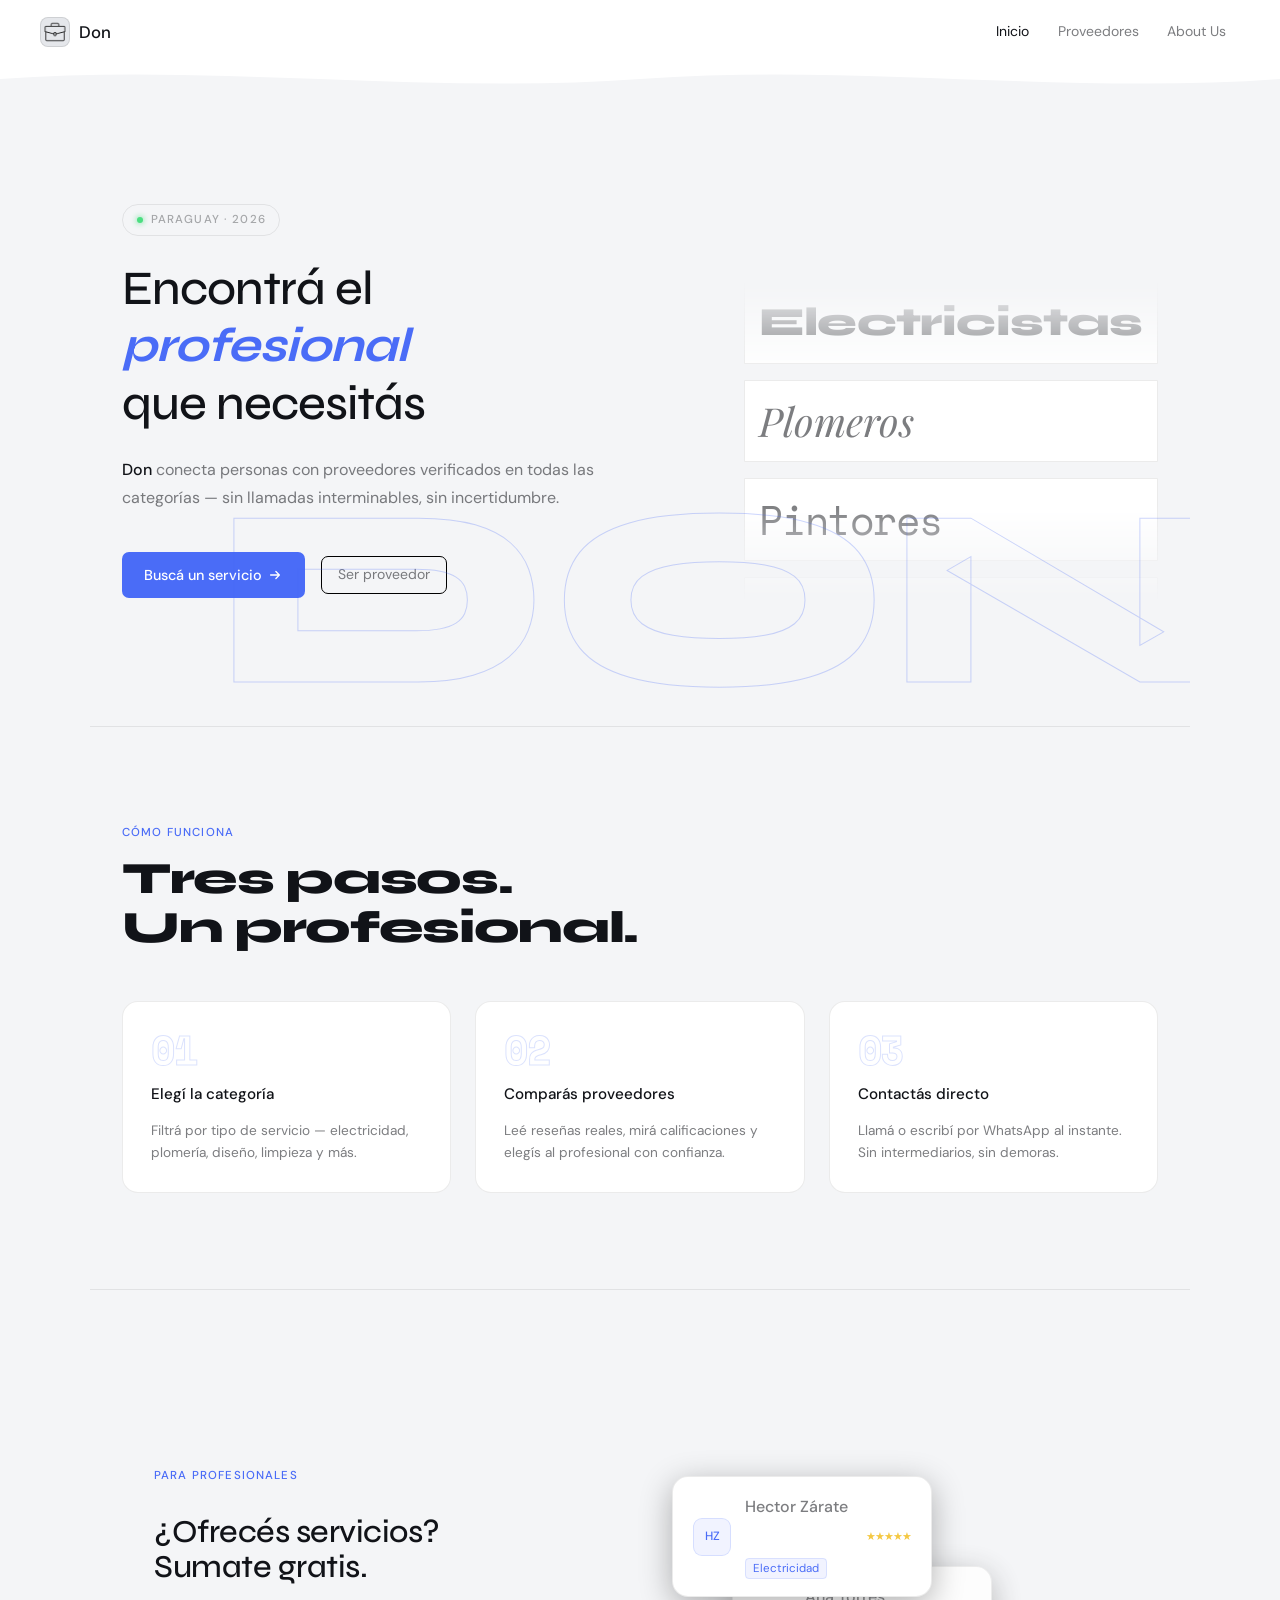
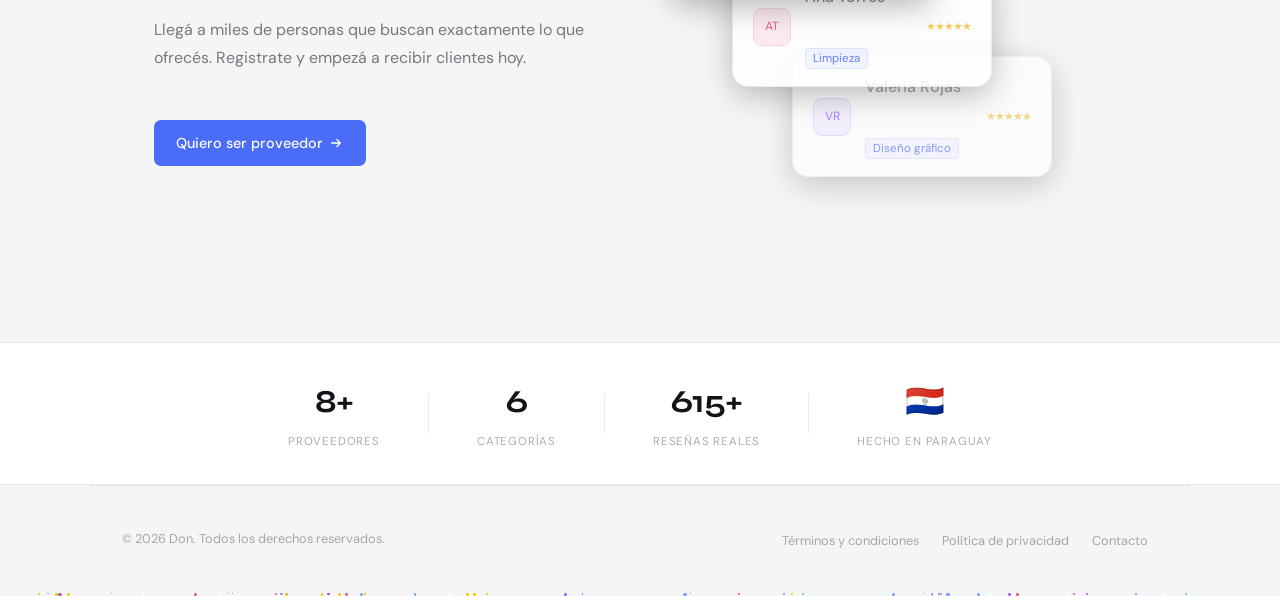
==== commit 0f437f2f: "add: adding readme file and changing fonts" ====
--- a/index.html
+++ b/index.html
@@ -4,8 +4,9 @@
     <meta charset="UTF-8" />
     <meta name="viewport" content="width=device-width, initial-scale=1.0" />
     <link rel="preconnect" href="https://fonts.googleapis.com">
+    <link href="https://fonts.googleapis.com/css2?family=Space+Mono:wght@400;700&display=swap" rel="stylesheet">
     <link href="https://fonts.googleapis.com/css2?family=DM+Sans:wght@400;500&family=Syne:wght@700;800&family=Playfair+Display:ital@1&family=Space+Mono&family=Bebas+Neue&family=Cormorant+Garamond:ital,wght@1,600&family=Cabinet+Grotesk:wght@800&display=swap" rel="stylesheet">
-    <link href="https://fonts.googleapis.com/css2?family=DM+Sans:ital,wght@0,300;0,400;0,500;1,300&family=Syne:wght@700;800&display=swap" rel="stylesheet">
+    <!-- <link href="https://fonts.googleapis.com/css2?family=DM+Sans:ital,wght@0,300;0,400;0,500;1,300&family=Syne:wght@700;800&display=swap" rel="stylesheet"> -->
     <link rel="stylesheet" href="./css/index.css">
     <meta name="description" content="Don es el marketplace donde encontrás profesionales verificados para cualquier servicio que necesitás." />
     <meta name="theme-color" content="#111318" />
--- a/css/index.css
+++ b/css/index.css
@@ -255,12 +255,13 @@
 }
 
 .step-num {
-  font-family: 'Syne', sans-serif;
+  font-family: 'Space Mono', monospace;
   font-size: 2.5rem;
-  font-weight: 800;
+  font-weight: 700;
   color: transparent;
   -webkit-text-stroke: 1px rgba(107, 140, 255, 0.25);
   line-height: 1;
+  letter-spacing: -0.03em;
 }
 
 .step-card h3 {
